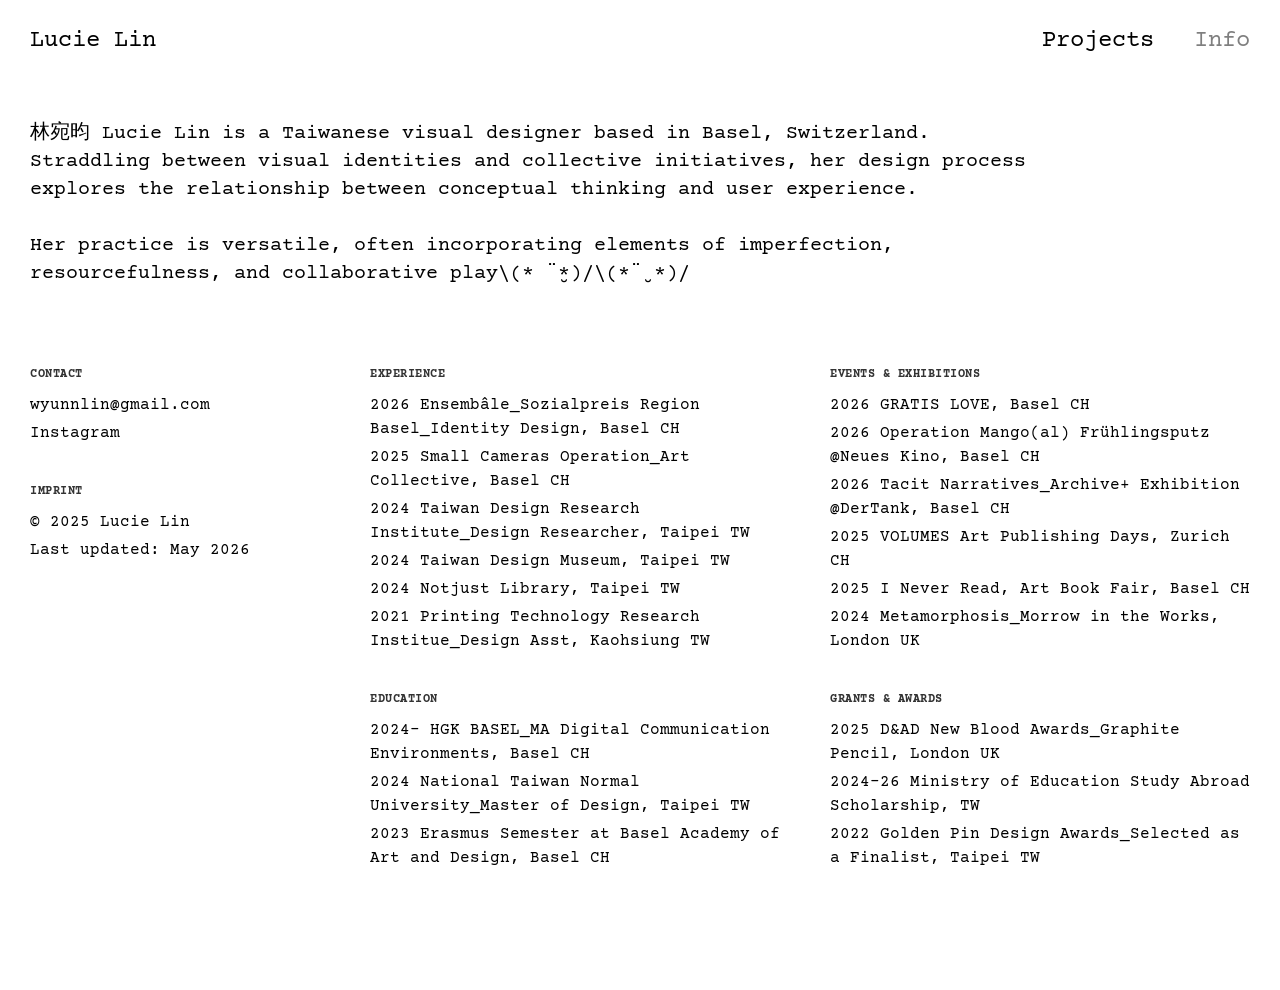
==== info.html @ 725b9fb8 "ver01" ====
<!DOCTYPE html>
<html lang="zh-TW">
<head>
    <meta charset="UTF-8">
    <meta name="viewport" content="width=device-width, initial-scale=1.0">
    <title>Info - Lucie Lin</title>
    
    <link rel="preconnect" href="https://fonts.googleapis.com">
    <link rel="preconnect" href="https://fonts.gstatic.com" crossorigin>
    <link href="https://fonts.googleapis.com/css2?family=Courier+Prime:ital,wght@0,400;0,700;1,400;1,700&display=swap" rel="stylesheet">
    <link rel="stylesheet" href="css/style.css">
</head>
<body class="info-page"> <!-- 加上 class="info-page" 方便管理背景色 -->

    <!-- 頂部導覽列 (與 projects 頁面結構保持一致) -->
    <nav class="top-bar">
        <div class="logo">
            <!-- 點擊 Logo 回到首頁畫廊 -->
            <a href="index.html" class="nav-btn" style="margin-left: 0;">Lucie Lin</a>
        </div>
        
        <div class="nav-links">
            <a href="projects.html" class="nav-btn">Projects</a>
            <!-- 目前就在 Info 頁面，所以可以給它加上一點透明度當作狀態提示 -->
            <a href="info.html" class="nav-btn" style="opacity: 0.5; pointer-events: none;">Info</a>
        </div>
    </nav>

    <!-- 直接顯示 Info 內容 -->
    <main class="info-wrapper" style="padding-top: 120px; min-height: 100vh;">
        <header class="info-bio">
            <p>林宛昀 Lucie Lin is a Taiwanese visual designer based in Basel, Switzerland. Straddling between visual identities and collective initiatives, her design process explores the relationship between conceptual thinking and user experience.</p>
            <br>
            <p>Her practice is versatile, often incorporating elements of imperfection, resourcefulness, and collaborative play\(* ¨̮*)/\(*¨̮ *)/</p>
        </header>

        <div class="info-grid">
            <div class="col">
                <div class="block">
                    <h4>CONTACT</h4>
                    <p><a href="mailto:wyunnlin@gmail.com">wyunnlin@gmail.com</a></p>
                    <p><a href="https://www.instagram.com/yunns.w" target="_blank" rel="noopener noreferrer">Instagram</a></p>
                </div>
                <div class="block">
                    <h4>IMPRINT</h4>
                    <p>© 2025 Lucie Lin</p>
                    <p>Last updated: May 2026</p>
                </div>
            </div>

            <div class="col">
                <div class="block">
                    <h4>EXPERIENCE</h4>
                    <p>2026 <a href="https://ensembale.ch/" target="_blank" rel="noopener noreferrer">Ensembâle_Sozialpreis Region Basel_Identity Design, Basel CH</a></p>
                    <p>2025 <a href="https://www.instagram.com/smallcameras.op" target="_blank" rel="noopener noreferrer">Small Cameras Operation_Art Collective, Basel CH</a></p>
                    <p>2024 <a href="https://www.tdri.org.tw/en" target="_blank" rel="noopener noreferrer">Taiwan Design Research Institute_Design Researcher, Taipei TW</a></p>
                    <p>2024 Taiwan Design Museum, Taipei TW</p>
                    <p>2024 Notjust Library, Taipei TW </p>
                    <p>2021 Printing Technology Research Institue_Design Asst, Kaohsiung TW</p>
                </div>
                <div class="block">
                    <h4>EDUCATION</h4>
                    <p>2024- HGK BASEL_MA Digital Communication Environments, Basel CH</p>
                    <p>2024 National Taiwan Normal University_Master of Design, Taipei TW</p>
                    <p>2023 Erasmus Semester at Basel Academy of Art and Design, Basel CH</p>
                </div>
            </div>

            <div class="col">
                <div class="block">
                    <h4>EVENTS & EXHIBITIONS</h4>
                    <p>2026 GRATIS LOVE, Basel CH</p>
                    <p><a href="https://www.instagram.com/p/DWJLjr3CPZp/?utm_source=ig_web_copy_link&igsh=MzRlODBiNWFlZA==" target="_blank" rel="noopener noreferrer">2026 Operation Mango(al) Frühlingsputz @Neues Kino, Basel CH</a></p>
                    <p>2026 Tacit Narratives_Archive+ Exhibition @DerTank, Basel CH</p>
                    <p>2025 VOLUMES Art Publishing Days, Zurich CH</p>
                    <p>2025 I Never Read, Art Book Fair, Basel CH</p>
                    <p>2024 Metamorphosis_Morrow in the Works, London UK</p>
                </div>
                <div class="block">
                    <h4>GRANTS & AWARDS</h4>
                    <p><a href="https://www.dandad.org/work/new-blood-archive/credit-cookbook" target="_blank" rel="noopener noreferrer">2025 D&AD New Blood Awards_Graphite Pencil, London UK</a></p>
                    <p>2024-26 Ministry of Education Study Abroad Scholarship, TW</p>
                    <p>2022 Golden Pin Design Awards_Selected as a Finalist, Taipei TW</p>
                </div>
            </div>
        </div>
    </main>

</body>
</html>
---- css/style.css ----
/* --- 0. 基礎重置 --- */
        * {
            margin: 0;
            padding: 0;
            box-sizing: border-box;
        }
        body {
            font-family: 'Courier Prime', monospace;
            background-color: #fff;
            color: #000;
            
        }

        /* --- 1. 首頁橫向畫廊 --- */
        .gallery {
            display: flex;
            overflow-x: auto;
            overflow-y: hidden;
            height: 100vh;
            scroll-snap-type: x mandatory; 
            -ms-overflow-style: none;
            scrollbar-width: none;
        }
        .gallery::-webkit-scrollbar {
            display: none;
        }
        .slide {
            flex: 0 0 100vw; 
            scroll-snap-align: start; 
            display: flex;
            justify-content: center;
            align-items: center;
            padding-bottom: 60px; 
        }
        .project-image {
            width: 75vw;
            height: 70vh;
            background-color: #f0f0f0; 
            display: flex;
            justify-content: center;
            align-items: center;
            font-size: 1.5rem;
            color: #999;
            transition: transform 0.3s ease;
        }
        .project-image:hover {
            transform: scale(1.02); 
            cursor: pointer;
        }

        /* --- 2. 底部導覽列 (加入連動滑出動畫) --- */
        .bottom-bar {
            position: fixed;
            bottom: 0;
            left: 0;
            width: 100%;
            height: 60px;
            background-color: #fff;
            display: flex;
            justify-content: space-between;
            align-items: center;
            padding: 0 30px;
            z-index: 100; 
            /* 🔥 關鍵：加入跟 Info 面板一模一樣的滑順動畫 */
            transition: transform 0.6s cubic-bezier(0.16, 1, 0.3, 1);
        }
        
        /* 🔥 關鍵：當加上 active 時，往上移動 (螢幕高度 - 自身高度 60px) 到最頂端 */
        .bottom-bar.active {
            transform: translateY(calc(-100vh + 60px));
        }

        .logo {
            font-size: 24px;
        }
      .nav-btn {
    background: none;
    border: none;
    font-family: 'Courier Prime', monospace; 
    font-size: 24px;
    cursor: pointer;
    font-style: normal; /* 🔥 改成 normal 才正確喔！ */
    margin-left: 0;     /* 保持為 0，這樣 Logo 才不會跑掉 */
    text-decoration: none;
    color: #000;
}

/* --- 🔥 新增這段來控制 Projects 和 Info 的距離 --- */
.nav-links {
    display: flex;
    gap: 40px; /* 👈 這裡就是控制按鈕間距的魔法數字！隨便你調 (例如 20px, 40px, 60px) */
}
        .nav-btn:hover {
            opacity: 0.6;
        }

        /* --- 3. 隱藏的資訊面板 (修改初始位置) --- */
        .panel {
            position: fixed;
            /* 🔥 關鍵：預設藏在畫面正下方（螢幕高度 100vh 處） */
            top: 100vh; 
            left: 0;
            width: 100%;
            height: calc(100vh - 60px); 
            background-color: #fff;
            z-index: 90;
            /* 🔥 關鍵：與導覽列完全一致的動畫速度與曲線 */
            transition: transform 0.6s cubic-bezier(0.16, 1, 0.3, 1);
            overflow-y: auto; 
        }
        
        /* 🔥 關鍵：跟導覽列一起往上滑動同樣的距離 */
        .panel.active {
            transform: translateY(calc(-100vh + 60px));
        }

        /* --- 4. Info 內部文字排版 --- */
.info-wrapper {
    font-family: 'Courier Prime', monospace; 
    width: 100%;
    /* 左右 padding 與 bottom-bar 完全一致，達成完美左對齊 */
    padding: 80px 30px; 
    margin: 0 auto;
    
    /* 🔥 新增：將 wrapper 變成彈性盒子，並讓它至少佔滿整個面板的高度 */
    display: flex;
    flex-direction: column;
    min-height: 100%; 
}

.info-bio {
    max-width: 1000px;
    font-size: 20px;
    line-height: 1.4;
    margin-bottom: 80px; /* 這會變成與底部清單的「最小間距」 */
}

.info-grid {
    display: grid;
    /* 第一欄固定 300px，剩下的空間兩欄平分 (1fr 1fr) */
    grid-template-columns: 300px 1fr 1fr; 
    gap: 40px;
    margin-top: auto; 
}
        
        .block {
            margin-bottom: 40px;
        }
        
        .info-grid h4 {
            font-family: 'Courier Prime', monospace; 
            font-size: 12px;
            font-weight: bold; 
            text-transform: uppercase;
            letter-spacing: 0.5px;
            margin-bottom: 12px;
            color: #333;
        }
        
        .info-grid p, .info-grid a {
            font-size: 16px;
            line-height: 1.5;
            color: #000;
            text-decoration: none;
            margin-bottom: 4px;
        }
        
        .info-grid a:hover {
    text-decoration: none; /* 確保沒有底線 */
    font-style: italic;    /* 滑鼠游標移過去時變成斜體 */
}

        /* --- 手機版 RWD 適應 --- */
        @media (max-width: 768px) {
            .project-image { width: 90vw; }
            .info-wrapper { padding: 40px 20px; }
            .info-bio { font-size: 18px; margin-bottom: 40px; }
            .info-grid { grid-template-columns: 1fr; gap: 20px; } 
            .bottom-bar { padding: 0 20px; } /* 手機版導覽列與內文對齊 */
        }


        /* --- Projects 目錄頁樣式 --- */

/* 頂部導覽列 (目錄頁專用) */
.top-bar {
    position: fixed;
    top: 0;
    left: 0;
    width: 100%;
    height: 80px;
    display: flex;
    justify-content: space-between;
    align-items: center;
    padding: 0 30px;
    z-index: 100;
    background-color: #fff;
}

/* --- Projects 目錄頁樣式 (背景圖片 + 同行分類) --- */

/* 確保 body 背景透明，才看得到底層圖片 */
.projects-page {
    background-color: transparent;
}

/* --- 全域背景圖片層 (最底層) --- */
.bg-preview {
    position: fixed;
    top: 0;
    left: 0;
    width: 100vw;
    height: 100vh;
    z-index: -1; /* 🔥 退到所有文字和背景的最後面 */
    display: flex;
    justify-content: center;
    align-items: center;
    background-color: #fff; /* 預設白色背景 */
    pointer-events: none; /* 確保不阻擋滑鼠點擊 */
}

.bg-preview img {
    position: absolute;
    
    /* 🔥 關鍵修改：讓圖片自動抓取自己的原始長寬比例 */
    width: auto;      
    height: auto;     
    
    /* 🔥 設定最大界限，確保直式或橫式圖片都不會大到衝出螢幕 */
    max-width: 65vw;  /* 最大寬度不超過螢幕寬度的 65% */
    max-height: 80vh; /* 最大高度不超過螢幕高度的 80% */
    
    /* 確保內容以完整包含的方式顯示 */
    object-fit: contain; 
    
    opacity: 0; 
    transition: opacity 0.5s ease; 
}

.bg-preview img.show {
    opacity: 1; /* JS 觸發顯示 */
}

/* 頂部導覽列 (目錄頁專用) */
.top-bar {
    position: fixed;
    top: 0;
    left: 0;
    width: 100%;
    height: 80px;
    display: flex;
    justify-content: space-between;
    align-items: center;
    padding: 0 30px;
    z-index: 100;
    /* 背景透明，這樣圖片如果在頂部也能透出來 */
    background-color: transparent; 
}

/* 主體：列表區塊 */
.projects-directory {
    padding: 120px 30px 40px 30px; 
    height: 100vh;
    overflow-y: auto;
}

.project-list {
    list-style: none;
    width: 100%;
}

/* --- 每一列的設定 --- */
.project-item {
    position: relative;
    display: flex;
    justify-content: space-between; /*  讓左邊(標題)和右邊(分類)自動推到畫面兩側 */
    align-items: baseline; /* 讓左右兩邊的文字底線切齊 */
    font-size: 32px;
    padding: 10px 0;
    cursor: pointer;
}
/* 🔥 關鍵 ：新增這個隱形連結的樣式 */
.full-link {
    position: absolute;
    top: 0;
    left: 0;
    width: 100%;
    height: 100%;
    z-index: 10; /* 確保它浮在最上層，蓋住文字，這樣滑鼠點擊才會觸發 */
}

/* 左側：年份與標題 */
.item-left {
    display: flex;
    align-items: baseline;
    gap: 40px; /* 年份與標題的間距 */
}
.item-left .year {
    flex: 0 0 80px; /* 固定年份寬度，確保標題對齊 */
}

/* 右側：分類 */
.item-right .category {
    font-style: italic;
    opacity: 0; /* 預設隱藏分類 */
   
}

/* --- 滑鼠懸停效果 --- */
.project-item:hover .item-left { font-style: italic; }
.project-item:hover .item-right .category { opacity: 1; } /* 顯示該列的分類 */


/* 手機版適應 */
@media (max-width: 768px) {
    .bg-preview img { display: none; } /* 手機隱藏背景大圖 */
    .item-right .category { opacity: 1; font-size: 16px; } /* 手機直接顯示分類 */
}

/* =========================================
   單一作品詳細頁 (Project Detail Page) 
   ========================================= */

.project-detail-page {
    background-color: #fff;
    /* 🔥 關鍵：底部預留 60px 空間，這樣滑到底部的黑色條才不會被導覽列蓋住 */
    padding-bottom: 60px; 
    overflow-x: hidden; 
}

/* 1. 左上角固定標題 */
.project-header {
    position: fixed;
    top: 30px;
    left: 30px;
    z-index: 90;
}
.project-header h1 {
    font-size: 20px;
    font-weight: normal;
    margin: 0;
}

/* 2. 中間滾動內容區 */
.project-content {
    display: flex;
    flex-direction: column;
    align-items: center; /* 讓圖片在畫面置中 */
    padding-top: 60px;  /* 避開上方的固定標題 */
}

/* 內容區的圖片容器 */
.content-block {
    margin-bottom:80px; /* 圖片與圖片之間的大量留白 */
    width: 100%;
    display: flex;
    justify-content: center;
    gap: 20px;
    flex-wrap: wrap;
}

/* --- 所有作品圖片的通用設定 --- */
.content-block img {
    /* 1. 讓圖片根據原始比例縮放，不變形 */
    width: auto;
    height: auto;

    /* 2. 限制寬度：不超過螢幕寬度的 85% (可依喜好調整) */
    max-width: 85vw;

    /* 3. 限制高度：不超過螢幕高度的 80% (這能防止直式圖片過長) */
    max-height: 80vh;

    /* 4. 確保圖片是以完整、不裁切的方式呈現 */
    object-fit: contain;

    /* 移除圖片下方的微小間隙 */
    display: block;
}

/* 3. 滑到底部的黑底控制列 */
.project-footer {
    width: 100%;
    background-color: #000;
    display: flex;
    justify-content: space-between;
    align-items: center;
    padding: 15px 30px;
    /* margin-top: auto 確保它在內容的最下面 */
}

.project-footer a {
    color: #fff;
    text-decoration: none;
    font-size: 24px;
    transition: opacity 0.3s ease;
}

.project-footer a:hover {
    opacity: 0.6;
    font-style: italic;
}

/* 手機版適應 */
@media (max-width: 768px) {
    .content-block img { max-width: 90vw; }
    .project-header { top: 20px; left: 20px; }
}

/* =========================================
   單一作品詳細頁：首圖與箭頭設計
   ========================================= */

/* 讓錨點滑動時像奶油一樣滑順 (不需寫 JS，原生 CSS 就能做到！) */
html {
    scroll-behavior: smooth;
}

/* --- 第一張圖的首圖區塊 (優化高度與箭頭可見度) --- */
.first-block {
    position: relative; 
    /* 確保整個區塊至少等於視窗高度，扣掉底部導覽列 */
    min-height: calc(100vh - 60px); 
    display: flex;
    flex-direction: column;
    justify-content: center; /* 圖片垂直置中 */
    align-items: center;
    
    /* 🔥 增加底部間距，把整個內容（含箭頭）往上提 */
    padding-top: 60px;
    padding-bottom: 120px; 
    margin-bottom: 50px;
}

.first-block img {
    width: 75vw; 
    max-width: 1400px;
    height: auto; 
    
    /* 🔥 關鍵：稍微縮小圖片的最大高度限制 (從 80vh 改為 65vh) */
    /* 這樣能保證在筆電螢幕上，圖片下方一定有空間留給箭頭 */
    max-height: 75vh; 
    
    object-fit: contain; 
}

/* --- 箭頭微調 --- */
.scroll-down-arrow {
    position: relative; 
    /* 🔥 縮小圖片與箭頭的間距，確保它們在同一個視線範圍內 */
    margin-top: 30px; 
    
    display: flex;
    justify-content: center;
    align-items: center;
    cursor: pointer;
    transition: opacity 0.3s ease, transform 0.3s ease;
}

.scroll-down-arrow svg {
    /* 如果覺得箭頭太小被忽視，可以稍微加大 */
    width: 32px;
    height: 32px;
    stroke: #000;
}

.scroll-down-arrow:hover {
    opacity: 0.5;
    /* 因為現在沒有 transform: translateX(-50%) 了，直接位移即可 */
    transform: translateY(5px); 
}

/* =========================================
   作品詳細頁：文字說明區塊 (INFO)
   ========================================= */

.project-description {
    /* 🔥 新增這行：告訴瀏覽器在滾動到這裡時，上方要預留 120px 的安全距離 */
    scroll-margin-top: 120px; 

    max-width: 800px; 
    margin: 0 auto 150px auto; 
    padding: 0 30px;
    text-align: center; 
    font-size: 16px;
    line-height: 1.6; 
}

/* 針對段落的間距微調 */
.project-description p {
    margin-bottom: 25px;
}

/* 標題 (INFO) */
.project-description .info-title {
    margin-bottom: 20px;
    font-style: normal;
}

/* 連結區塊 */
.project-description .info-links {
    margin-top: 40px;
    margin-bottom: 40px;
}

.project-description .info-links a {
    color: #000;
    text-decoration: none;
    display: inline-block;
    margin-bottom: 15px;
    transition: opacity 0.3s ease, font-style 0.3s ease;
}

.project-description .info-links a:hover {
    opacity: 0.6;
    font-style: italic; /* 滑鼠移過去變斜體，延續你網站的設計語彙 */
}

/* 底部小註解 */
.project-description .footnote {
    font-size: 16px;
    color: #666;
    margin-top: 20px;
}

/* 手機版微調 */
@media (max-width: 768px) {
    .project-description {
        font-size: 14px;
        margin-bottom: 100px;
    }
}
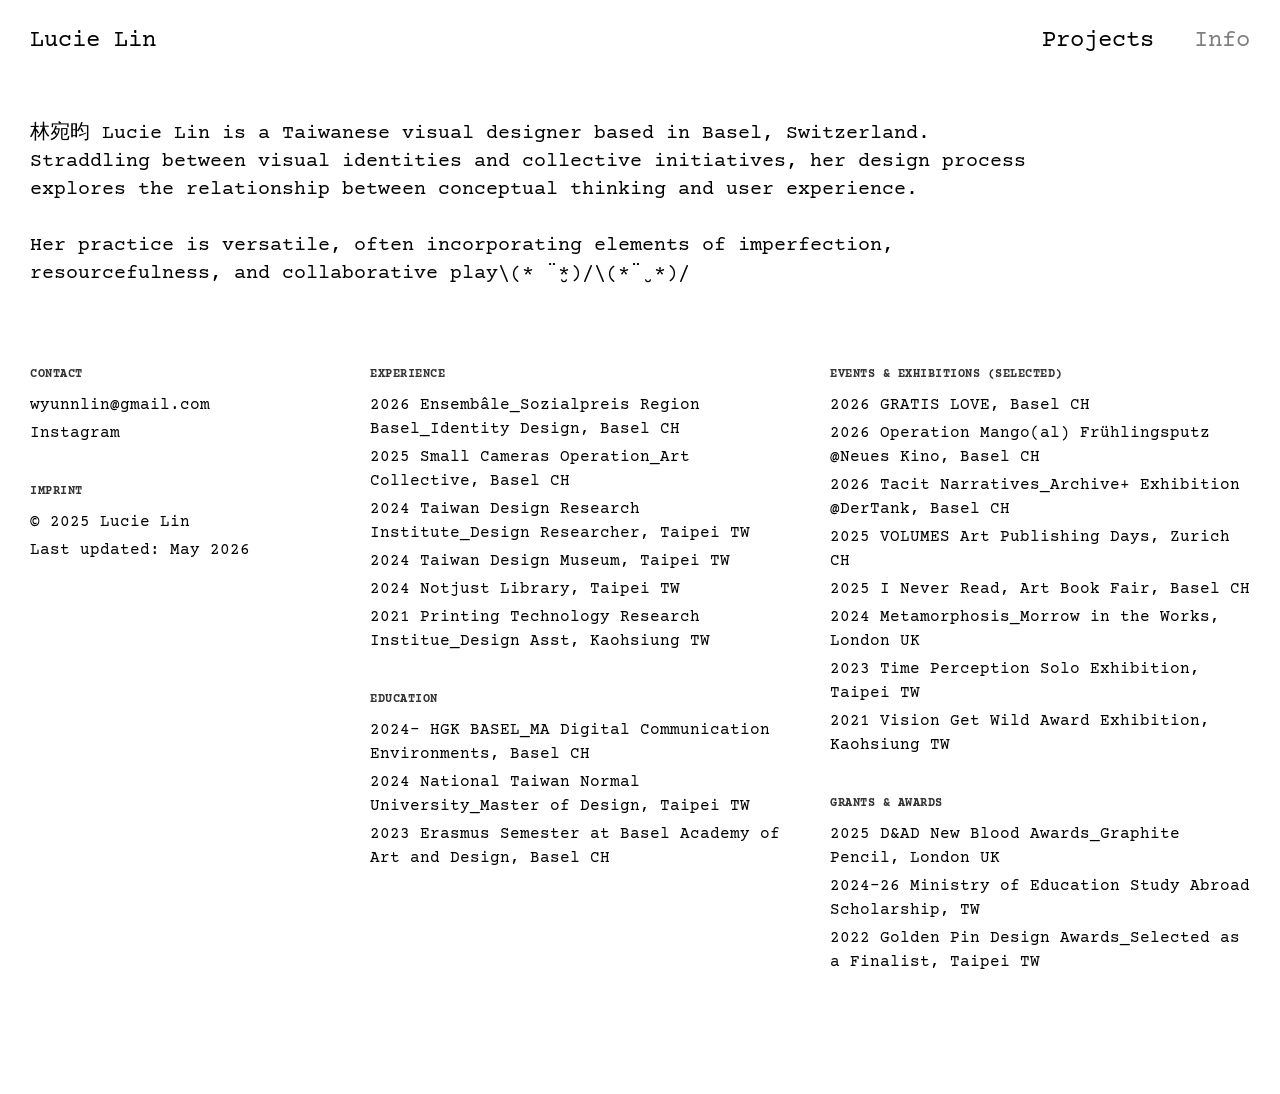
==== commit 2ec26de9: "ver3" ====
--- a/info.html
+++ b/info.html
@@ -52,11 +52,11 @@
                 <div class="block">
                     <h4>EXPERIENCE</h4>
                     <p>2026 <a href="https://ensembale.ch/" target="_blank" rel="noopener noreferrer">Ensembâle_Sozialpreis Region Basel_Identity Design, Basel CH</a></p>
-                    <p>2025 <a href="https://www.instagram.com/smallcameras.op" target="_blank" rel="noopener noreferrer">Small Cameras Operation_Art Collective, Basel CH</a></p>
-                    <p>2024 <a href="https://www.tdri.org.tw/en" target="_blank" rel="noopener noreferrer">Taiwan Design Research Institute_Design Researcher, Taipei TW</a></p>
-                    <p>2024 Taiwan Design Museum, Taipei TW</p>
-                    <p>2024 Notjust Library, Taipei TW </p>
-                    <p>2021 Printing Technology Research Institue_Design Asst, Kaohsiung TW</p>
+                        <p>2025 <a href="https://www.instagram.com/smallcameras.op" target="_blank" rel="noopener noreferrer">Small Cameras Operation_Art Collective, Basel CH</a></p>
+                        <p>2024 <a href="https://www.tdri.org.tw/en" target="_blank" rel="noopener noreferrer">Taiwan Design Research Institute_Design Researcher, Taipei TW</a></p>
+                        <p>2024 Taiwan Design Museum, Taipei TW</p>
+                        <p>2024 Notjust Library, Taipei TW </p>
+                        <p>2021 Printing Technology Research Institue_Design Asst, Kaohsiung TW</p>
                 </div>
                 <div class="block">
                     <h4>EDUCATION</h4>
@@ -68,13 +68,15 @@
 
             <div class="col">
                 <div class="block">
-                    <h4>EVENTS & EXHIBITIONS</h4>
-                    <p>2026 GRATIS LOVE, Basel CH</p>
-                    <p><a href="https://www.instagram.com/p/DWJLjr3CPZp/?utm_source=ig_web_copy_link&igsh=MzRlODBiNWFlZA==" target="_blank" rel="noopener noreferrer">2026 Operation Mango(al) Frühlingsputz @Neues Kino, Basel CH</a></p>
-                    <p>2026 Tacit Narratives_Archive+ Exhibition @DerTank, Basel CH</p>
-                    <p>2025 VOLUMES Art Publishing Days, Zurich CH</p>
-                    <p>2025 I Never Read, Art Book Fair, Basel CH</p>
-                    <p>2024 Metamorphosis_Morrow in the Works, London UK</p>
+                    <h4>EVENTS & EXHIBITIONS (selected)</h4>
+                        <p>2026 GRATIS LOVE, Basel CH</p>
+                        <p><a href="https://www.instagram.com/p/DWJLjr3CPZp/?utm_source=ig_web_copy_link&igsh=MzRlODBiNWFlZA==" target="_blank" rel="noopener noreferrer">2026 Operation Mango(al) Frühlingsputz @Neues Kino, Basel CH</a></p>
+                        <p>2026 Tacit Narratives_Archive+ Exhibition @DerTank, Basel CH</p>
+                        <p>2025 VOLUMES Art Publishing Days, Zurich CH</p>
+                        <p>2025 I Never Read, Art Book Fair, Basel CH</p>
+                        <p>2024 Metamorphosis_Morrow in the Works, London UK</p>
+                        <p>2023 Time Perception Solo Exhibition, Taipei TW</p>
+                        <p>2021 Vision Get Wild Award Exhibition, Kaohsiung TW</p>
                 </div>
                 <div class="block">
                     <h4>GRANTS & AWARDS</h4>
--- a/css/style.css
+++ b/css/style.css
@@ -220,19 +220,16 @@
 }
 
 .bg-preview img {
-    position: absolute;
-    
-    /* 🔥 關鍵修改：讓圖片自動抓取自己的原始長寬比例 */
-    width: auto;      
-    height: auto;     
-    
-    /* 🔥 設定最大界限，確保直式或橫式圖片都不會大到衝出螢幕 */
-    max-width: 65vw;  /* 最大寬度不超過螢幕寬度的 65% */
-    max-height: 80vh; /* 最大高度不超過螢幕高度的 80% */
-    
-    /* 確保內容以完整包含的方式顯示 */
-    object-fit: contain; 
-    
+   position: absolute;
+    
+    /* 1. 設定固定的寬度基準 */
+    width: 35vw;       
+    min-width: 300px;  /* 確保螢幕縮小也不會太小 */
+    max-width: 500px;  /* 確保大螢幕不會過度放大 */
+    
+    
+    /* 3. 🔥 關鍵：使用 cover 確保圖片填滿這個固定框框，不會被壓扁或拉長 */
+    object-fit: cover; 
     opacity: 0; 
     transition: opacity 0.5s ease; 
 }
@@ -278,6 +275,7 @@
     font-size: 32px;
     padding: 10px 0;
     cursor: pointer;
+    
 }
 /* 🔥 關鍵 ：新增這個隱形連結的樣式 */
 .full-link {
@@ -523,6 +521,84 @@
     margin-top: 20px;
 }
 
+/* =========================================
+   首頁：隨機縮圖瀑布流 (Masonry Grid)
+   ========================================= */
+
+/* =========================================
+   首頁：編輯式隨機網格 (Editorial Grid)
+   ========================================= */
+
+.thumbnail-grid {
+    /* 使用 Flexbox 允許圖片自動換行、置中並錯落排列 */
+    display: flex;
+    flex-wrap: wrap;
+    justify-content: flex-start; /* 讓圖片集中在畫面中間散開 */
+    align-items: center;     /* 垂直方向也隨機置中對齊 */
+    
+    /* 🔥 關鍵：加大圖片之間的縫隙，創造極簡的呼吸感 */
+    gap: 40px 40px; /* 上下間距 80px，左右間距 60px */
+    
+    padding: 20px 30px 120px 30px; 
+    width: 100%;
+    max-width: 1800px;
+    margin: 0 auto;
+}
+
+/* 圖片容器的基礎設定 */
+.thumb-item {
+    display: block;
+    cursor: pointer;
+    transition: opacity 0.3s ease, transform 0.3s ease;
+}
+
+.thumb-item:hover {
+    opacity: 0.6;
+}
+
+.thumb-item img {
+    width: 100%;
+    height: auto;
+    display: block;
+}
+
+
+/* =========================================
+   🔥 準備給 JS 隨機抽取的尺寸階級 (微妙變化版)
+   ========================================= */
+
+/* 偏小一點的中圖 */
+.size-s { 
+    width: 16vw; 
+    min-width: 220px; 
+    max-width: 250px; 
+}
+
+/* 基準中圖 */
+.size-m { 
+    width: 19vw; 
+    min-width: 250px;
+    max-width: 290px; 
+}
+
+/* 偏大一點的中圖 */
+.size-l { 
+    width: 22vw; 
+    min-width: 280px;
+    max-width: 330px; 
+}
+
+/* 手機版適應：全部變回單欄大圖 */
+@media (max-width: 768px) {
+    .thumbnail-grid {
+        gap: 60px;
+        padding: 100px 20px;
+    }
+    .size-s, .size-m, .size-l {
+        width: 100%;
+        max-width: none;
+    }
+}
 /* 手機版微調 */
 @media (max-width: 768px) {
     .project-description {
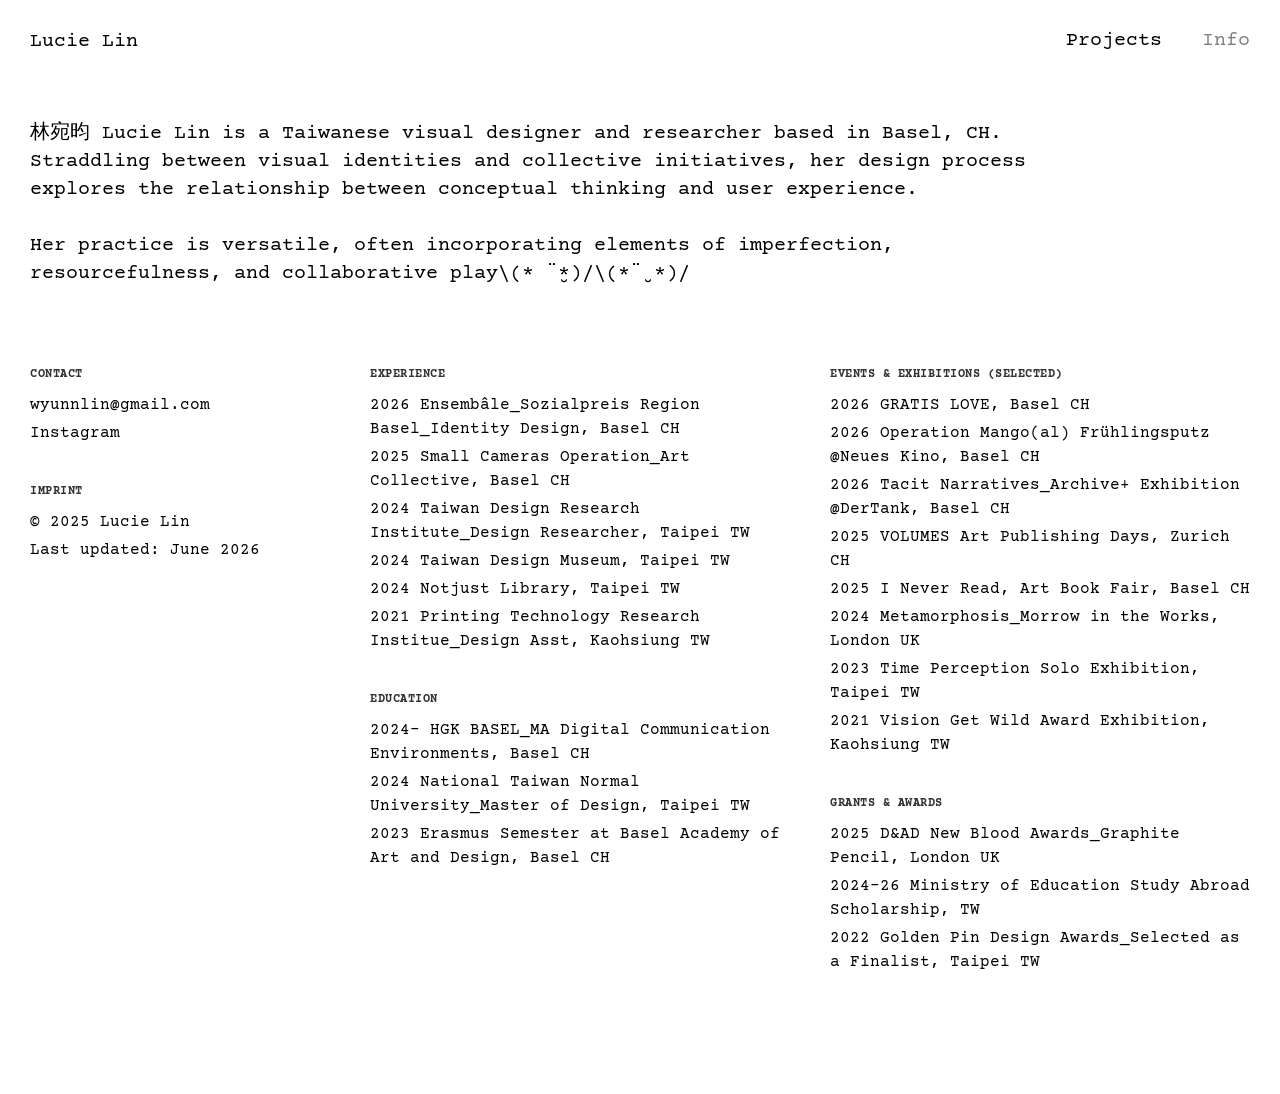
==== commit 0d4973f2: "ver6" ====
--- a/info.html
+++ b/info.html
@@ -4,11 +4,23 @@
     <meta charset="UTF-8">
     <meta name="viewport" content="width=device-width, initial-scale=1.0">
     <title>Info - Lucie Lin</title>
+     <link rel="icon" type="image/png" href="assets/logo.png">
     
     <link rel="preconnect" href="https://fonts.googleapis.com">
     <link rel="preconnect" href="https://fonts.gstatic.com" crossorigin>
     <link href="https://fonts.googleapis.com/css2?family=Courier+Prime:ital,wght@0,400;0,700;1,400;1,700&display=swap" rel="stylesheet">
     <link rel="stylesheet" href="css/style.css">
+
+        <!-- Google tag (gtag.js) -->
+<script async src="https://www.googletagmanager.com/gtag/js?id=G-16CSNHBVQ2"></script>
+<script>
+  window.dataLayer = window.dataLayer || [];
+  function gtag(){dataLayer.push(arguments);}
+  gtag('js', new Date());
+
+  gtag('config', 'G-16CSNHBVQ2');
+</script>
+
 </head>
 <body class="info-page"> <!-- 加上 class="info-page" 方便管理背景色 -->
 
@@ -29,7 +41,7 @@
     <!-- 直接顯示 Info 內容 -->
     <main class="info-wrapper" style="padding-top: 120px; min-height: 100vh;">
         <header class="info-bio">
-            <p>林宛昀 Lucie Lin is a Taiwanese visual designer based in Basel, Switzerland. Straddling between visual identities and collective initiatives, her design process explores the relationship between conceptual thinking and user experience.</p>
+            <p>林宛昀 Lucie Lin is a Taiwanese visual designer and researcher based in Basel, CH. Straddling between visual identities and collective initiatives, her design process explores the relationship between conceptual thinking and user experience.</p>
             <br>
             <p>Her practice is versatile, often incorporating elements of imperfection, resourcefulness, and collaborative play\(* ¨̮*)/\(*¨̮ *)/</p>
         </header>
@@ -44,7 +56,7 @@
                 <div class="block">
                     <h4>IMPRINT</h4>
                     <p>© 2025 Lucie Lin</p>
-                    <p>Last updated: May 2026</p>
+                    <p>Last updated: June 2026</p>
                 </div>
             </div>
 
--- a/css/style.css
+++ b/css/style.css
@@ -77,7 +77,7 @@
     background: none;
     border: none;
     font-family: 'Courier Prime', monospace; 
-    font-size: 24px;
+    font-size: 20px;
     cursor: pointer;
     font-style: normal; /* 🔥 改成 normal 才正確喔！ */
     margin-left: 0;     /* 保持為 0，這樣 Logo 才不會跑掉 */
@@ -259,6 +259,8 @@
     padding: 120px 30px 40px 30px; 
     height: 100vh;
     overflow-y: auto;
+    position: relative; 
+    z-index: 10;
 }
 
 .project-list {
@@ -318,7 +320,14 @@
 /* =========================================
    單一作品詳細頁 (Project Detail Page) 
    ========================================= */
-
+.cover-video {
+    width: 60%;
+    height: auto;
+    display: block;
+    border-radius: 8px;
+    box-shadow: 0px 8px 16px rgba(0, 0, 0, 0.15);
+    transition: box-shadow 0.3s ease, transform 0.3s ease;
+}
 .project-detail-page {
     background-color: #fff;
     /* 🔥 關鍵：底部預留 60px 空間，這樣滑到底部的黑色條才不會被導覽列蓋住 */
@@ -338,6 +347,17 @@
     font-weight: normal;
     margin: 0;
 }
+.project-header2 {
+    position: fixed;
+    top: 60px;
+    left: 30px;
+    z-index: 90;
+}
+.project-header2 h2 {
+    font-size: 13px;
+    font-weight: normal;
+    margin: 0;
+}
 
 /* 2. 中間滾動內容區 */
 .project-content {
@@ -390,7 +410,7 @@
 .project-footer a {
     color: #fff;
     text-decoration: none;
-    font-size: 24px;
+    font-size: 20px;
     transition: opacity 0.3s ease;
 }
 
@@ -562,9 +582,67 @@
     display: block;
 }
 
+/* 針對帶有 with-shadow 標記的 a 連結內的圖片加上陰影 */
+.thumb-item.with-shadow img {
+    /* 這裡設定一個非常淡且擴散的陰影 (X偏移0, Y偏移4px, 模糊度12px, 黑色透明度8%) */
+    box-shadow: 0 4px 12px rgba(0, 0, 0, 0.08); 
+    
+    /* (選擇性) 加一點點圓角會讓陰影看起來更精緻 */
+    /* border-radius: 4px; */
+}
+
+/* 針對帶有 has-shadow 的項目裡的圖片加陰影 */
+.has-shadow img {
+    border-radius: 8px;
+    /* 數值依序為：X軸位移、Y軸位移、模糊程度、顏色與透明度 */
+    box-shadow: 0px 8px 16px rgba(0, 0, 0, 0.15);
+}
+
+
+/* 1. 外層容器：負責把超出螢幕邊緣的文字隱藏起來 */
+.marquee-wrapper {
+    width: 100%;
+    overflow: hidden;      /* 隱藏超出範圍的內容 */
+    white-space: nowrap;   /* 強制文字永遠不換行 */
+    background-color: #ffffff; /* (選用) 背景色 */
+    color: #000000;           /* (選用) 文字顏色 */
+    padding: 24px 0;       /* 上下留白 */
+}
+
+/* 2. 移動軌道：套用動畫 */
+.marquee-track {
+    display: inline-block;
+    /* 動畫名稱 scroll，持續時間 25秒，linear 等速播放，infinite 無限循環 */
+    animation: scroll 25s linear infinite;
+}
+
+/* 當滑鼠移過去時暫停跑馬燈 (讓使用者看清楚字體細節) */
+.marquee-wrapper:hover .marquee-track {
+    animation-play-state: paused;
+}
+
+/* 3. 文字本體：套用你的字體 */
+.marquee-text {
+    /* 🔥 換成你要展示的字體名稱 */
+    font-family: 'HelvEatica', sans-serif; 
+    font-size: 10rem;       /* 字體大小 */
+    padding-right: 50px;   /* 尾端留一點空白，才不會跟下一組文字黏在一起 */
+    display: inline-block;
+}
+
+/* 4. 定義動畫規則 */
+@keyframes scroll {
+    0% {
+        transform: translateX(0);
+    }
+    100% {
+        /* 因為有兩組文字，移動 -50% 剛好是完整播完第一組的時間點 */
+        transform: translateX(-50%);
+    }
+}
 
 /* =========================================
-   🔥 準備給 JS 隨機抽取的尺寸階級 (微妙變化版)
+   🔥 準備給 JS 隨機抽取的尺寸階級
    ========================================= */
 
 /* 偏小一點的中圖 */
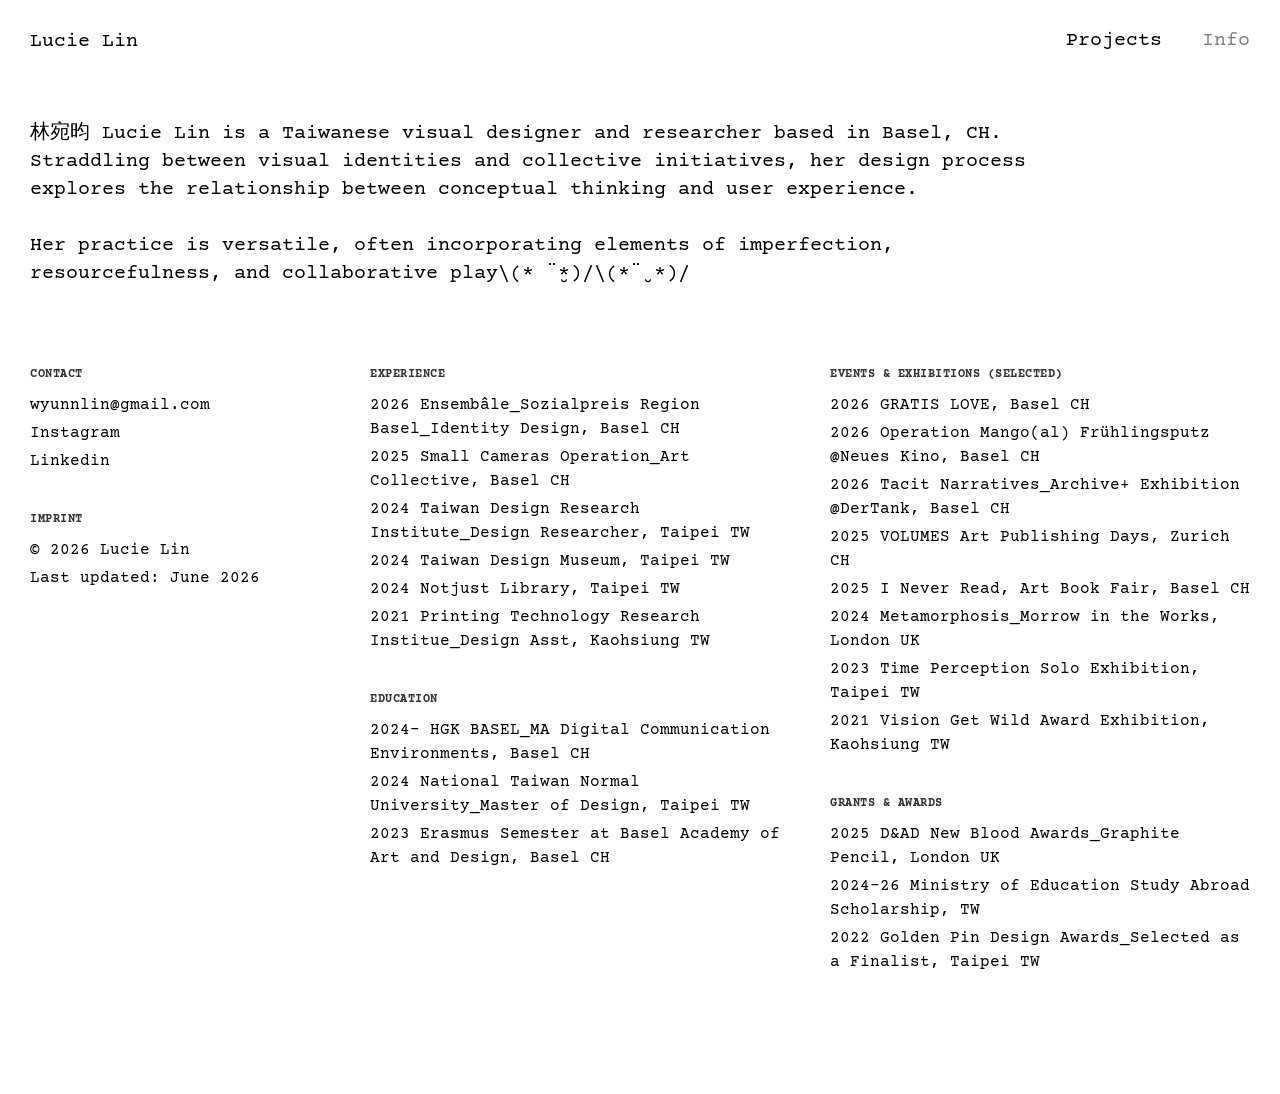
==== commit 391b4a0c: "“ver8”" ====
--- a/info.html
+++ b/info.html
@@ -31,6 +31,7 @@
             <a href="index.html" class="nav-btn" style="margin-left: 0;">Lucie Lin</a>
         </div>
         
+        
         <div class="nav-links">
             <a href="projects.html" class="nav-btn">Projects</a>
             <!-- 目前就在 Info 頁面，所以可以給它加上一點透明度當作狀態提示 -->
@@ -52,10 +53,11 @@
                     <h4>CONTACT</h4>
                     <p><a href="mailto:wyunnlin@gmail.com">wyunnlin@gmail.com</a></p>
                     <p><a href="https://www.instagram.com/yunns.w" target="_blank" rel="noopener noreferrer">Instagram</a></p>
+                         <p><a href="https://www.linkedin.com/in/wan-yun-l-visualdesign" target="_blank" rel="noopener noreferrer">Linkedin</a></p>
                 </div>
                 <div class="block">
                     <h4>IMPRINT</h4>
-                    <p>© 2025 Lucie Lin</p>
+                    <p>© 2026 Lucie Lin</p>
                     <p>Last updated: June 2026</p>
                 </div>
             </div>
--- a/css/style.css
+++ b/css/style.css
@@ -321,7 +321,7 @@
    單一作品詳細頁 (Project Detail Page) 
    ========================================= */
 .cover-video {
-    width: 60%;
+    width: 55%;
     height: auto;
     display: block;
     border-radius: 8px;
@@ -445,7 +445,7 @@
     align-items: center;
     
     /* 🔥 增加底部間距，把整個內容（含箭頭）往上提 */
-    padding-top: 60px;
+    padding-top: 40px;
     padding-bottom: 120px; 
     margin-bottom: 50px;
 }
@@ -620,8 +620,14 @@
 .marquee-wrapper:hover .marquee-track {
     animation-play-state: paused;
 }
-
-/* 3. 文字本體：套用你的字體 */
+@font-face {
+    font-family: 'HelvEatica';
+    src: url("../assets/images/07_howtostayalive/HelvEatica-Regular.ttf") format('truetype');
+    font-weight: normal;
+    font-style: normal;
+    font-display: swap;
+}
+
 .marquee-text {
     /* 🔥 換成你要展示的字體名稱 */
     font-family: 'HelvEatica', sans-serif; 
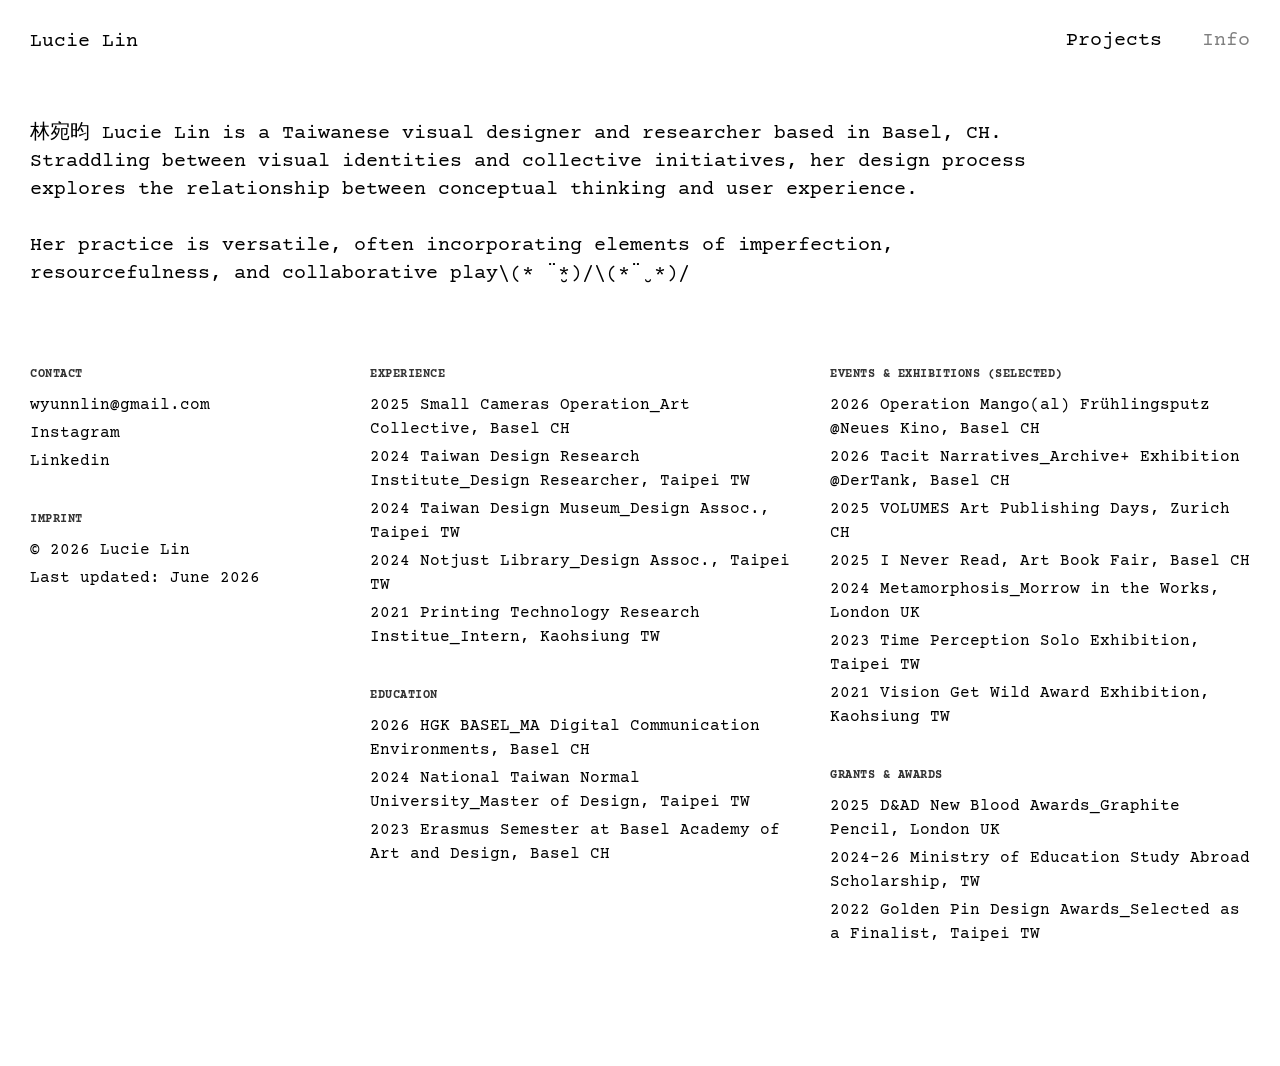
==== commit 74404fae: "“ver9”" ====
--- a/info.html
+++ b/info.html
@@ -65,16 +65,15 @@
             <div class="col">
                 <div class="block">
                     <h4>EXPERIENCE</h4>
-                    <p>2026 <a href="https://ensembale.ch/" target="_blank" rel="noopener noreferrer">Ensembâle_Sozialpreis Region Basel_Identity Design, Basel CH</a></p>
                         <p>2025 <a href="https://www.instagram.com/smallcameras.op" target="_blank" rel="noopener noreferrer">Small Cameras Operation_Art Collective, Basel CH</a></p>
                         <p>2024 <a href="https://www.tdri.org.tw/en" target="_blank" rel="noopener noreferrer">Taiwan Design Research Institute_Design Researcher, Taipei TW</a></p>
-                        <p>2024 Taiwan Design Museum, Taipei TW</p>
-                        <p>2024 Notjust Library, Taipei TW </p>
-                        <p>2021 Printing Technology Research Institue_Design Asst, Kaohsiung TW</p>
+                        <p>2024 Taiwan Design Museum_Design Assoc., Taipei TW</p>
+                        <p>2024 Notjust Library_Design Assoc., Taipei TW </p>
+                        <p>2021 Printing Technology Research Institue_Intern, Kaohsiung TW</p>
                 </div>
                 <div class="block">
                     <h4>EDUCATION</h4>
-                    <p>2024- HGK BASEL_MA Digital Communication Environments, Basel CH</p>
+                    <p>2026 HGK BASEL_MA Digital Communication Environments, Basel CH</p>
                     <p>2024 National Taiwan Normal University_Master of Design, Taipei TW</p>
                     <p>2023 Erasmus Semester at Basel Academy of Art and Design, Basel CH</p>
                 </div>
@@ -83,7 +82,6 @@
             <div class="col">
                 <div class="block">
                     <h4>EVENTS & EXHIBITIONS (selected)</h4>
-                        <p>2026 GRATIS LOVE, Basel CH</p>
                         <p><a href="https://www.instagram.com/p/DWJLjr3CPZp/?utm_source=ig_web_copy_link&igsh=MzRlODBiNWFlZA==" target="_blank" rel="noopener noreferrer">2026 Operation Mango(al) Frühlingsputz @Neues Kino, Basel CH</a></p>
                         <p>2026 Tacit Narratives_Archive+ Exhibition @DerTank, Basel CH</p>
                         <p>2025 VOLUMES Art Publishing Days, Zurich CH</p>
--- a/css/style.css
+++ b/css/style.css
@@ -199,6 +199,8 @@
 
 /* --- Projects 目錄頁樣式 (背景圖片 + 同行分類) --- */
 
+
+
 /* 確保 body 背景透明，才看得到底層圖片 */
 .projects-page {
     background-color: transparent;
@@ -221,13 +223,10 @@
 
 .bg-preview img {
    position: absolute;
-    
     /* 1. 設定固定的寬度基準 */
     width: 35vw;       
     min-width: 300px;  /* 確保螢幕縮小也不會太小 */
-    max-width: 500px;  /* 確保大螢幕不會過度放大 */
-    
-    
+    max-width: 500px;  /* 確保大螢幕不會過度放大 */  
     /* 3. 🔥 關鍵：使用 cover 確保圖片填滿這個固定框框，不會被壓扁或拉長 */
     object-fit: cover; 
     opacity: 0; 
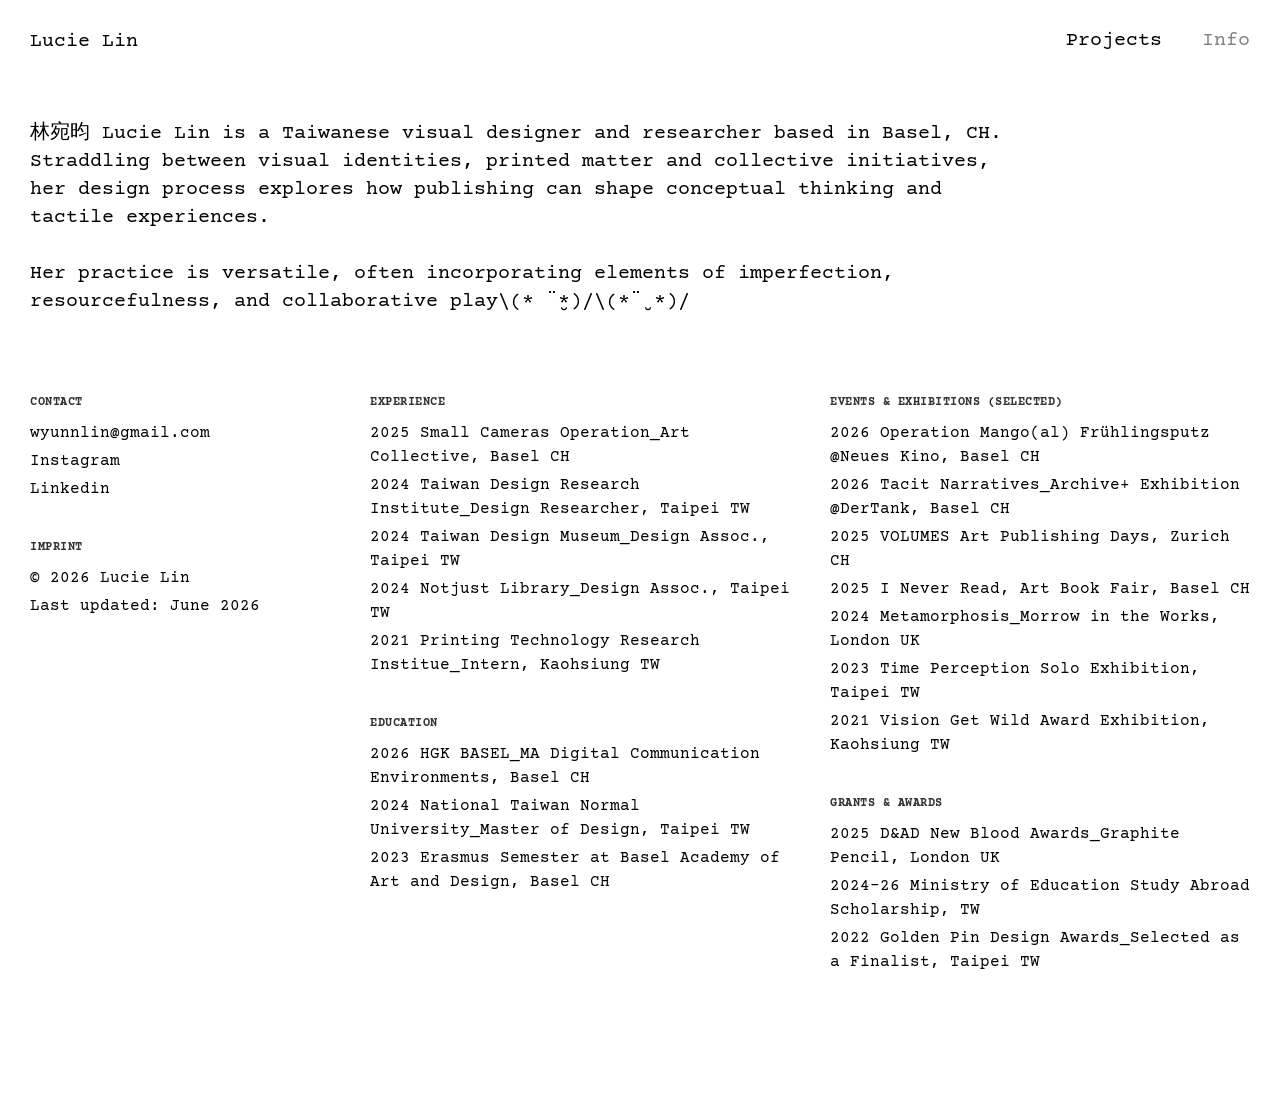
==== commit 76a5fa28: "“info”" ====
--- a/info.html
+++ b/info.html
@@ -42,9 +42,9 @@
     <!-- 直接顯示 Info 內容 -->
     <main class="info-wrapper" style="padding-top: 120px; min-height: 100vh;">
         <header class="info-bio">
-            <p>林宛昀 Lucie Lin is a Taiwanese visual designer and researcher based in Basel, CH. Straddling between visual identities and collective initiatives, her design process explores the relationship between conceptual thinking and user experience.</p>
-            <br>
-            <p>Her practice is versatile, often incorporating elements of imperfection, resourcefulness, and collaborative play\(* ¨̮*)/\(*¨̮ *)/</p>
+           <p>林宛昀 Lucie Lin is a Taiwanese visual designer and researcher based in Basel, CH. Straddling between visual identities, printed matter and collective initiatives, her design process explores how publishing can shape conceptual thinking and tactile experiences.</p>
+                <br>
+                <p>Her practice is versatile, often incorporating elements of imperfection, resourcefulness, and collaborative play\(* ¨̮*)/\(*¨̮ *)/</p>
         </header>
 
         <div class="info-grid">
